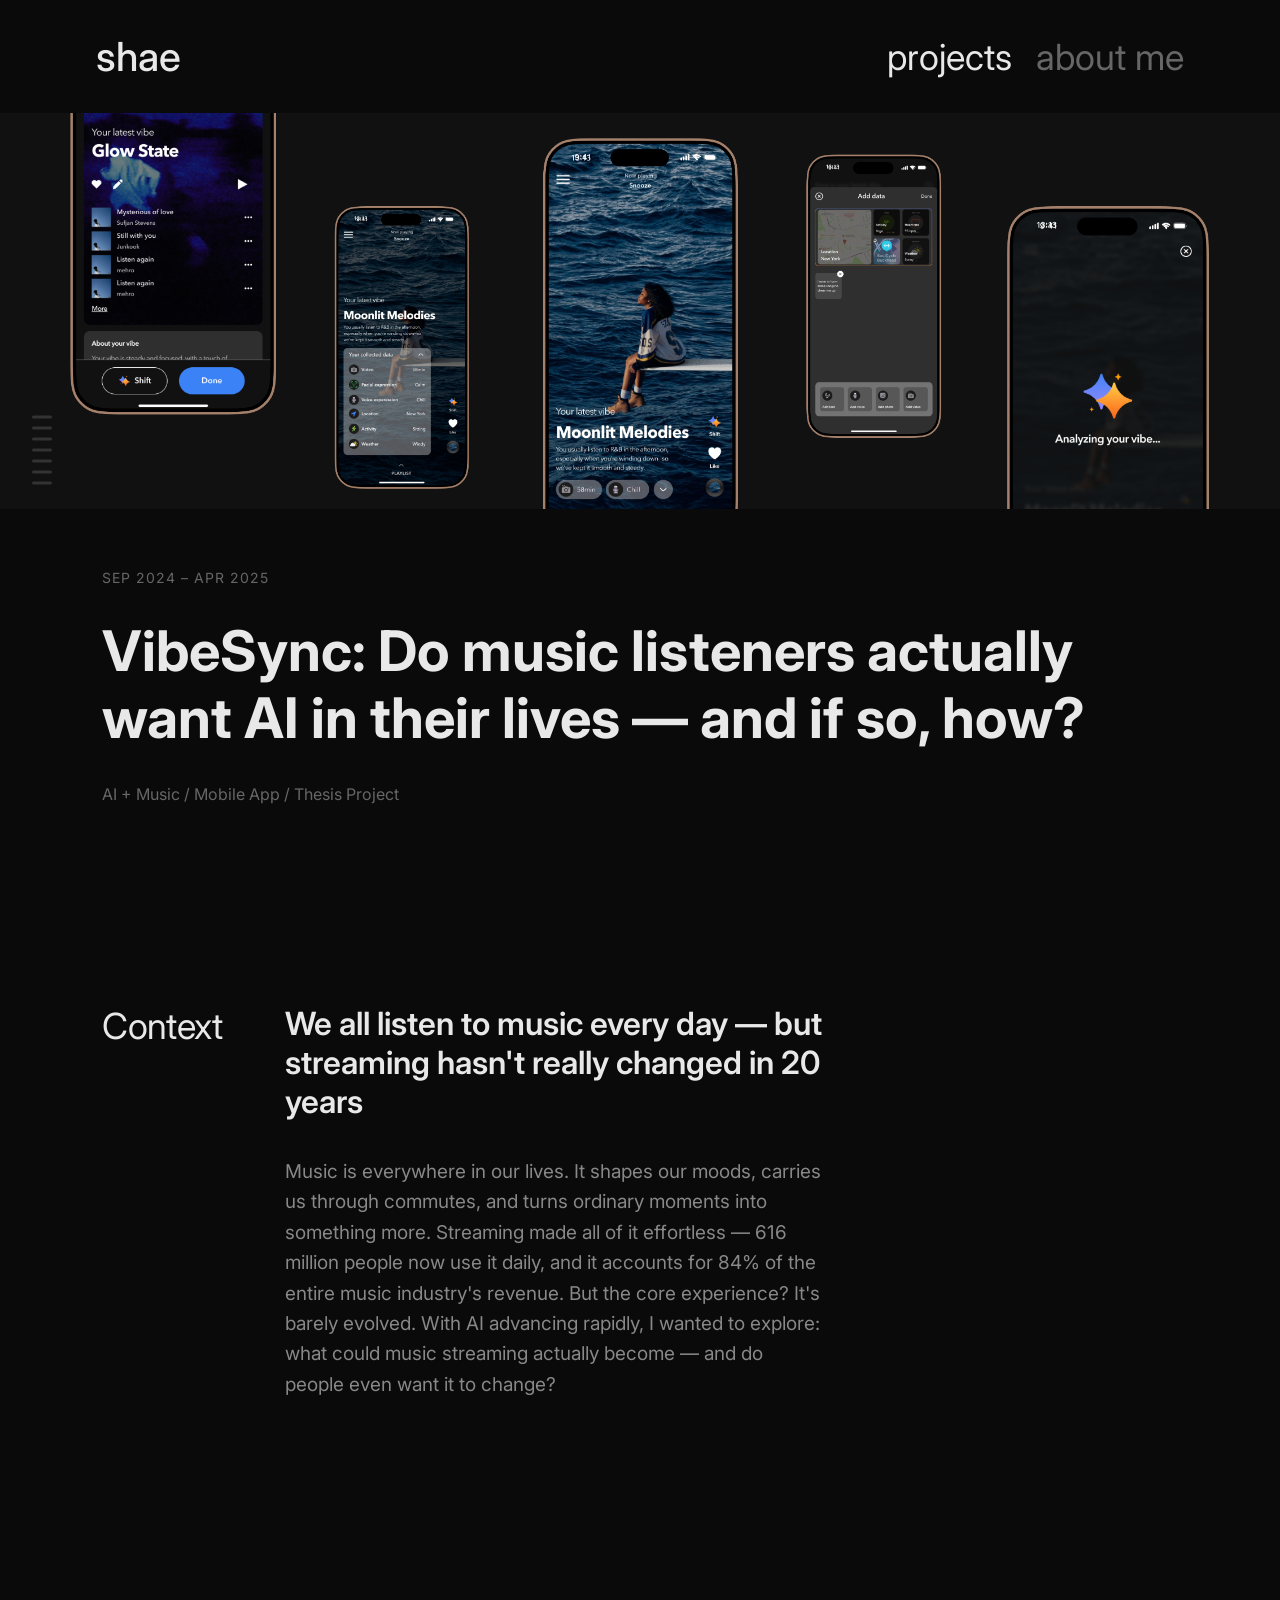
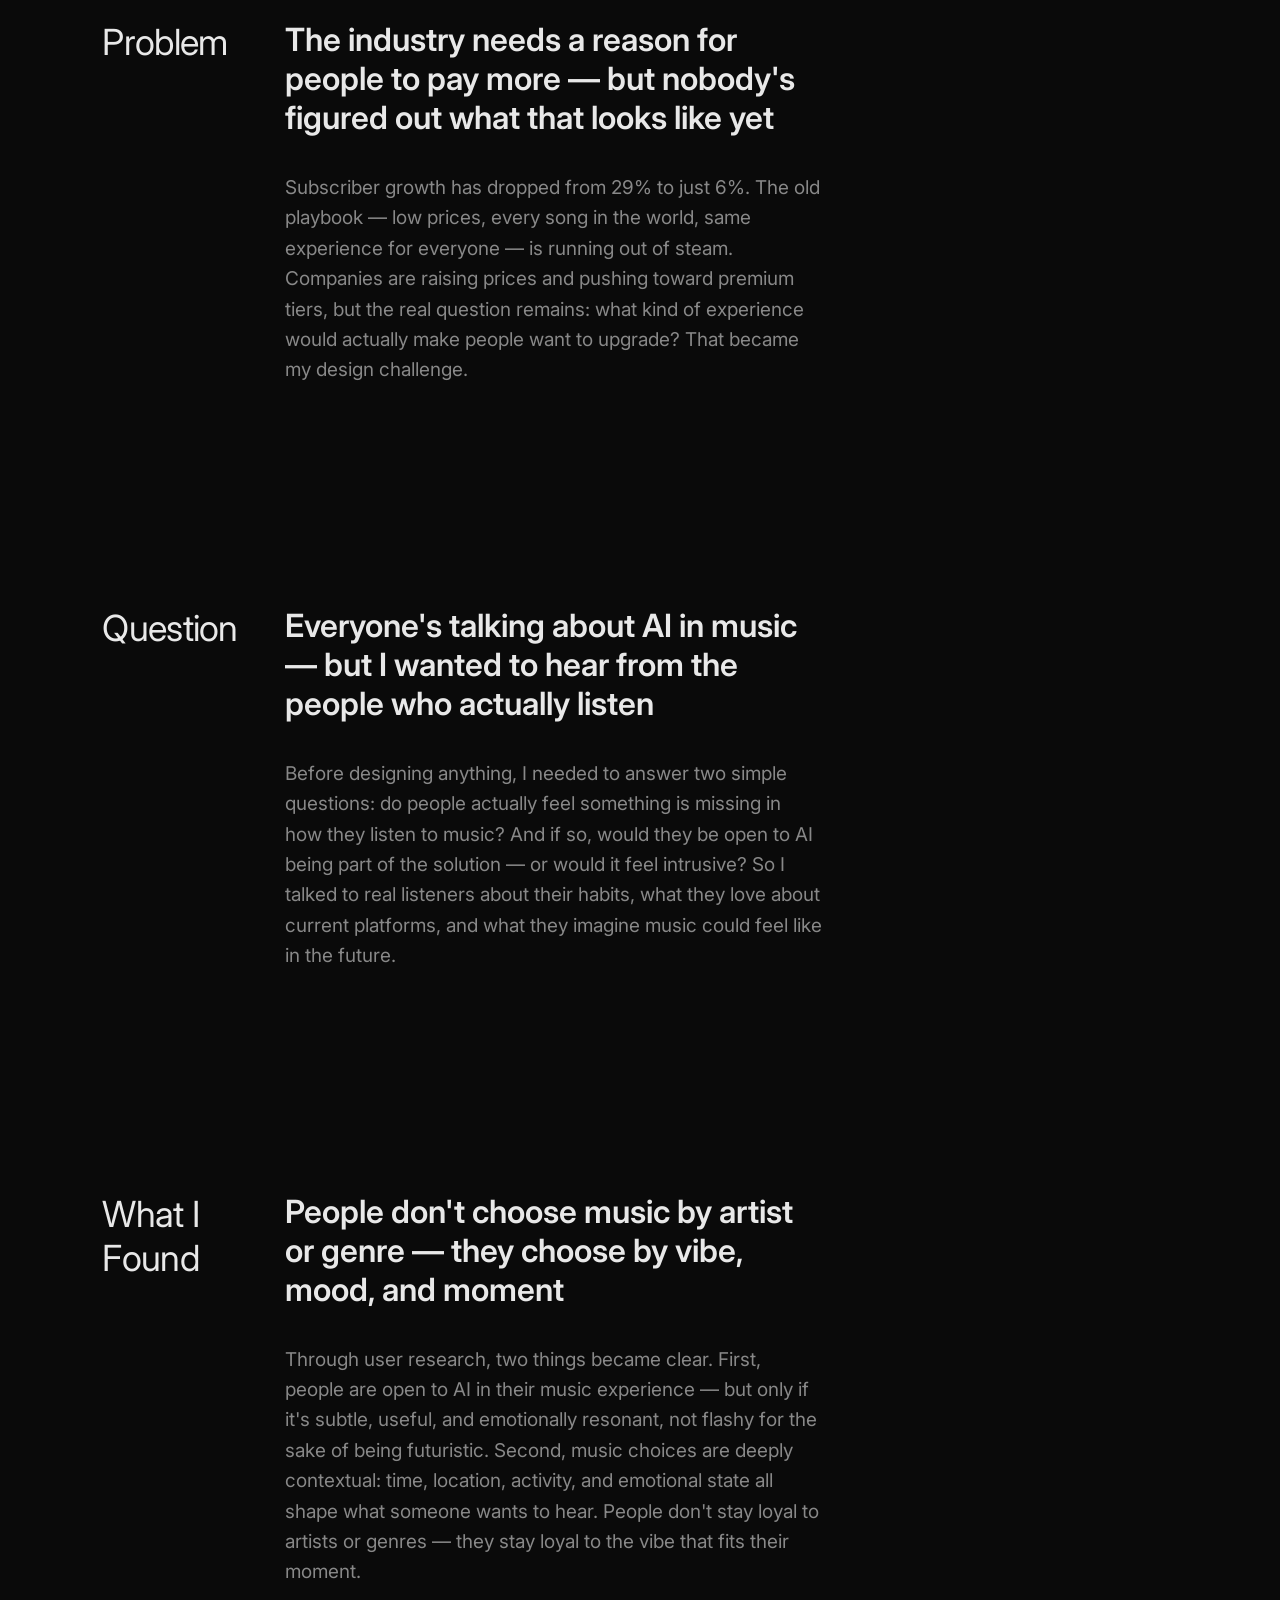
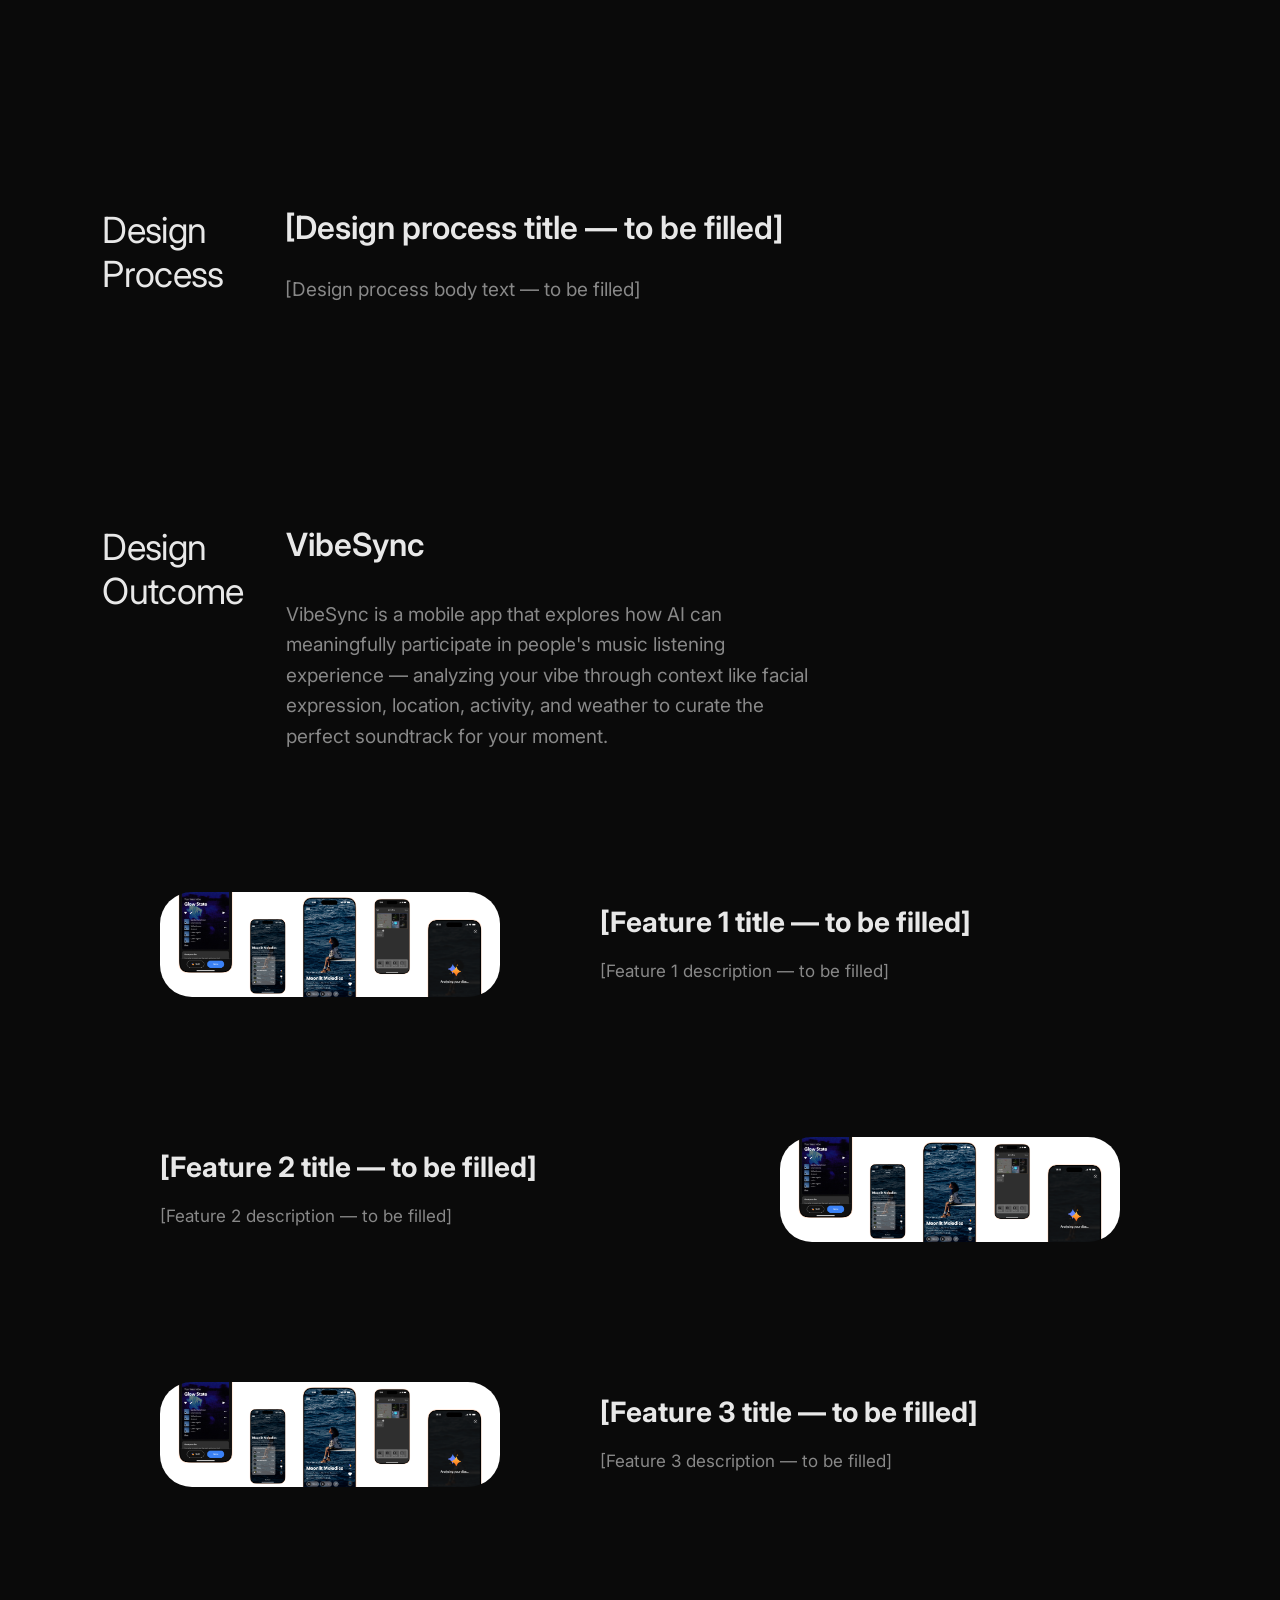
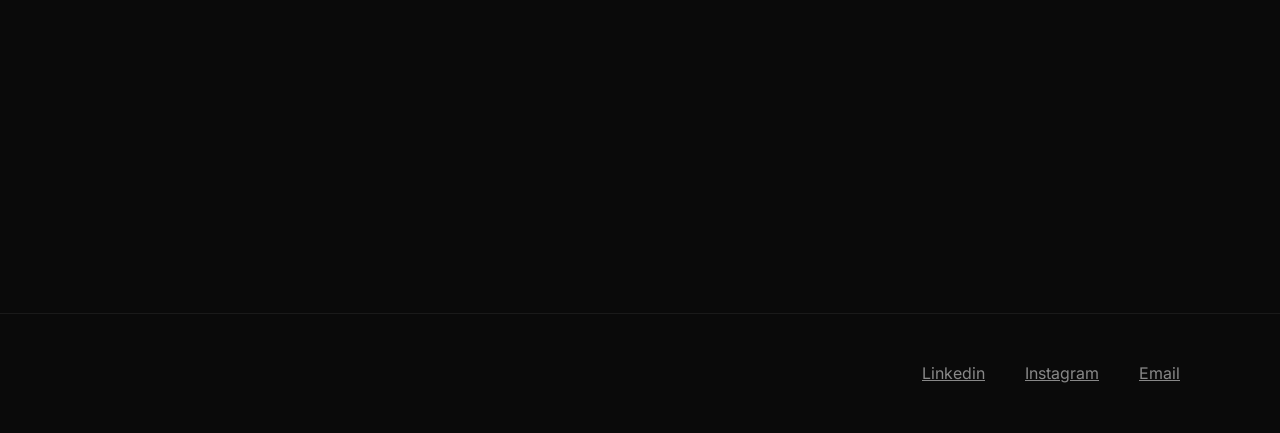
==== vibesync.html @ 9b89e24a "v5: Add VibeSync case study with dark theme, update homepage intro - Create vibesync.html case study" ====
<!DOCTYPE html>
<html lang="en">
<head>
  <meta charset="UTF-8">
  <meta name="viewport" content="width=device-width, initial-scale=1.0">
  <title>VibeSync — Shae</title>
  <link rel="preconnect" href="https://fonts.googleapis.com">
  <link rel="preconnect" href="https://fonts.gstatic.com" crossorigin>
  <link href="https://fonts.googleapis.com/css2?family=Inter:wght@400;500;600;700&family=DM+Sans:opsz,wght@9..40,400;9..40,700&family=Caveat&display=swap" rel="stylesheet">
  <link rel="stylesheet" href="styles.css">
</head>
<body class="dark-theme">
  <!-- Header -->
  <header class="site-header">
    <a href="index.html" class="site-logo">shae</a>
    <nav class="site-nav">
      <a href="index.html" class="nav-pill nav-pill-active">projects</a>
      <a href="#" class="nav-pill">about me</a>
    </nav>
  </header>

  <!-- Side Navigation -->
  <nav class="side-nav" id="sideNav">
    <div class="nav-lines">
      <span class="nav-line" data-section="section-1"></span>
      <span class="nav-line" data-section="section-2"></span>
      <span class="nav-line" data-section="section-3"></span>
      <span class="nav-line" data-section="section-4"></span>
      <span class="nav-line" data-section="section-5"></span>
      <span class="nav-line" data-section="section-6"></span>
      <span class="nav-line" data-section="section-8"></span>
    </div>

    <div class="nav-popup" id="navPopup">
      <a href="#" class="nav-popup-item">Top</a>
      <a href="#section-1" class="nav-popup-item" data-section="section-1">Context</a>
      <a href="#section-2" class="nav-popup-item" data-section="section-2">Problem</a>
      <a href="#section-3" class="nav-popup-item" data-section="section-3">Question</a>
      <a href="#section-4" class="nav-popup-item" data-section="section-4">What I Found</a>
      <a href="#section-5" class="nav-popup-item" data-section="section-5">Design Process</a>
      <a href="#section-6" class="nav-popup-item" data-section="section-6">Design Outcome</a>
      <a href="#section-8" class="nav-popup-item" data-section="section-8">Reflection</a>
    </div>
  </nav>

  <!-- Hero Image -->
  <div class="hero-image">
    <img src="vibesync/cover.png" alt="VibeSync app screens showcase">
  </div>

  <!-- Hero -->
  <header class="hero hero-animate">
    <p class="hero-date">Sep 2024 – Apr 2025</p>
    <h1 class="hero-title">VibeSync: Do music listeners actually want AI in their lives — and if so, how?</h1>
    <div class="hero-bottom">
      <p class="hero-category">AI + Music / Mobile App / Thesis Project</p>
    </div>
  </header>

  <!-- Section 1: Context -->
  <section class="section" id="section-1">
    <div class="content-wrapper">
      <h2 class="subtitle">Context</h2>

      <div class="section-body">
        <h3 class="title">
          We all listen to music every day — but streaming hasn't really changed in 20 years
        </h3>
        <p class="body-text">Music is everywhere in our lives. It shapes our moods, carries us through commutes, and turns ordinary moments into something more. Streaming made all of it effortless — 616 million people now use it daily, and it accounts for 84% of the entire music industry's revenue. But the core experience? It's barely evolved. With AI advancing rapidly, I wanted to explore: what could music streaming actually become — and do people even want it to change?</p>
      </div>

      <div class="section-aside">
      </div>
    </div>
  </section>

  <!-- Section 2: Problem -->
  <section class="section" id="section-2">
    <div class="content-wrapper">
      <h2 class="subtitle">Problem</h2>

      <div class="section-body">
        <h3 class="title">
          The industry needs a reason for people to pay more — but nobody's figured out what that looks like yet
        </h3>
        <p class="body-text">Subscriber growth has dropped from 29% to just 6%. The old playbook — low prices, every song in the world, same experience for everyone — is running out of steam. Companies are raising prices and pushing toward premium tiers, but the real question remains: what kind of experience would actually make people want to upgrade? That became my design challenge.</p>
      </div>

      <div class="section-aside">
      </div>
    </div>
  </section>

  <!-- Section 3: Research Questions -->
  <section class="section" id="section-3">
    <div class="content-wrapper">
      <h2 class="subtitle">Question</h2>

      <div class="section-body">
        <h3 class="title">
          Everyone's talking about AI in music — but I wanted to hear from the people who actually listen
        </h3>
        <p class="body-text">Before designing anything, I needed to answer two simple questions: do people actually feel something is missing in how they listen to music? And if so, would they be open to AI being part of the solution — or would it feel intrusive? So I talked to real listeners about their habits, what they love about current platforms, and what they imagine music could feel like in the future.</p>
      </div>

      <div class="section-aside">
      </div>
    </div>
  </section>

  <!-- Section 4: Research Insights -->
  <section class="section" id="section-4">
    <div class="content-wrapper">
      <h2 class="subtitle">What I Found</h2>

      <div class="section-body">
        <h3 class="title">
          People don't choose music by artist or genre — they choose by vibe, mood, and moment
        </h3>
        <p class="body-text">Through user research, two things became clear. First, people are open to AI in their music experience — but only if it's subtle, useful, and emotionally resonant, not flashy for the sake of being futuristic. Second, music choices are deeply contextual: time, location, activity, and emotional state all shape what someone wants to hear. People don't stay loyal to artists or genres — they stay loyal to the vibe that fits their moment.</p>
      </div>

      <div class="section-aside">
      </div>
    </div>
  </section>

  <!-- Section 5: Design Process -->
  <section class="section" id="section-5">
    <div class="content-wrapper">
      <h2 class="subtitle">Design Process</h2>

      <div class="section-body">
        <div class="subsection subsection-animate">
          <h3 class="title">[Design process title — to be filled]</h3>
          <p class="body-text">[Design process body text — to be filled]</p>
        </div>
      </div>

      <div class="section-aside">
      </div>
    </div>
  </section>

  <!-- Section 6: Design Outcome -->
  <section class="section" id="section-6">
    <div class="content-wrapper">
      <h2 class="subtitle">Design Outcome</h2>

      <div class="section-body">
        <h3 class="title">VibeSync</h3>
        <p class="body-text">VibeSync is a mobile app that explores how AI can meaningfully participate in people's music listening experience — analyzing your vibe through context like facial expression, location, activity, and weather to curate the perfect soundtrack for your moment.</p>
      </div>
    </div>

    <div class="features-container">
      <!-- Feature 1: phone left, text right -->
      <div class="feature-row">
        <div class="feature-phone">
          <img src="vibesync/cover2.png" alt="VibeSync feature 1" class="feature-video" style="width:100%; border-radius: 32px;">
        </div>
        <div class="feature-text">
          <h3 class="feature-title">[Feature 1 title — to be filled]</h3>
          <p class="feature-desc">[Feature 1 description — to be filled]</p>
        </div>
      </div>

      <!-- Feature 2: text left, phone right -->
      <div class="feature-row">
        <div class="feature-text">
          <h3 class="feature-title">[Feature 2 title — to be filled]</h3>
          <p class="feature-desc">[Feature 2 description — to be filled]</p>
        </div>
        <div class="feature-phone">
          <img src="vibesync/cover2.png" alt="VibeSync feature 2" class="feature-video" style="width:100%; border-radius: 32px;">
        </div>
      </div>

      <!-- Feature 3: phone left, text right -->
      <div class="feature-row">
        <div class="feature-phone">
          <img src="vibesync/cover2.png" alt="VibeSync feature 3" class="feature-video" style="width:100%; border-radius: 32px;">
        </div>
        <div class="feature-text">
          <h3 class="feature-title">[Feature 3 title — to be filled]</h3>
          <p class="feature-desc">[Feature 3 description — to be filled]</p>
        </div>
      </div>
    </div>
  </section>

  <!-- Section 8: Reflection -->
  <section class="section" id="section-8">
    <div class="content-wrapper">
      <h2 class="subtitle">Reflection</h2>

      <div class="section-body">
        <h3 class="title">[Reflection title — to be filled]</h3>
        <p class="body-text">[Reflection body text — to be filled]</p>
      </div>
    </div>
  </section>

  <!-- Footer -->
  <footer class="site-footer">
    <p class="footer-text" id="footerText">I am happy to meet you :)</p>
    <div class="footer-links">
      <a href="#" class="footer-link">Linkedin</a>
      <a href="#" class="footer-link">Instagram</a>
      <a href="#" class="footer-link">Email</a>
    </div>
  </footer>

  <script>
    // Highlight active section on scroll
    const sections = document.querySelectorAll('.section');
    const navLines = document.querySelectorAll('.nav-line');
    const navPopupItems = document.querySelectorAll('.nav-popup-item');

    function updateActiveSection() {
      let currentId = '';
      sections.forEach(section => {
        const rect = section.getBoundingClientRect();
        if (rect.top <= 200) {
          currentId = section.id;
        }
      });

      navLines.forEach(line => {
        line.classList.toggle('nav-line-active', line.dataset.section === currentId);
      });

      navPopupItems.forEach(item => {
        item.classList.toggle('active', item.dataset.section === currentId);
      });
    }

    window.addEventListener('scroll', updateActiveSection);
    updateActiveSection();

    // Fade in sections on scroll
    const fadeObserver = new IntersectionObserver((entries) => {
      entries.forEach(entry => {
        if (entry.isIntersecting) {
          entry.target.classList.add('visible');
        }
      });
    }, { threshold: 0.15 });

    document.querySelectorAll('.section').forEach(section => {
      fadeObserver.observe(section);
    });

    // Fade in subsections individually
    const subObserver = new IntersectionObserver((entries) => {
      entries.forEach(entry => {
        if (entry.isIntersecting) {
          entry.target.classList.add('visible');
        }
      });
    }, { threshold: 0.15 });

    document.querySelectorAll('.subsection-animate').forEach(el => {
      subObserver.observe(el);
    });

    // Rotating footer text
    const footerPhrases = [
      'I am happy to meet you :)',
      'have a beautiful day ~',
      'keep positive, keep moving',
      'small steps lead to big changes',
      'be kind to yourself today',
      "you're doing great, keep going",
      'stay curious, stay creative',
      'take a deep breath and smile',
      'design with heart, live with joy',
      'every day is a fresh start'
    ];
    let footerIndex = 0;
    const footerEl = document.getElementById('footerText');
    setInterval(() => {
      footerEl.style.opacity = 0;
      setTimeout(() => {
        footerIndex = (footerIndex + 1) % footerPhrases.length;
        footerEl.textContent = footerPhrases[footerIndex];
        footerEl.style.opacity = 1;
      }, 400);
    }, 3000);
  </script>
</body>
</html>
---- styles.css ----
* {
  margin: 0;
  padding: 0;
  box-sizing: border-box;
}

body {
  background: #ffffff;
  font-family: 'Inter', sans-serif;
  color: #1e1e20;
}

/* Hero Image */
.hero-image {
  width: 100%;
}

.hero-image img {
  width: 100%;
  display: block;
}

/* Header */
.site-header {
  display: flex;
  align-items: center;
  justify-content: space-between;
  padding: 32px 96px;
}

.site-logo {
  font-family: 'Inter', sans-serif;
  font-size: 40px;
  font-weight: 500;
  color: #1e1e20;
  text-decoration: none;
}

.site-nav {
  display: flex;
  align-items: center;
  gap: 24px;
}

.nav-pill {
  font-family: 'Inter', sans-serif;
  font-size: 36px;
  color: #9da3af;
  text-decoration: none;
  transition: color 0.2s;
}

.nav-pill-active {
  color: #1e1e20;
}

.nav-pill:hover {
  color: #1e1e20;
}

/* Footer */
.site-footer {
  display: flex;
  align-items: center;
  justify-content: space-between;
  padding: 39px 100px;
}

.footer-text {
  font-family: 'Caveat', cursive;
  font-weight: 400;
  font-size: 32px;
  color: #1e1e20;
  transition: opacity 0.4s ease;
}

.footer-links {
  display: flex;
  gap: 40px;
}

.footer-link {
  font-family: 'Inter', sans-serif;
  font-weight: 400;
  font-size: 16px;
  color: #1e1e20;
  text-decoration: underline;
  transition: opacity 0.2s;
}

.footer-link:hover {
  opacity: 0.8;
}

/* Nav Tooltip */
.nav-tooltip {
  position: fixed;
  top: 50%;
  left: 60px;
  background: #1e1e20;
  color: #ffffff;
  padding: 12px 16px;
  border-radius: 12px;
  display: flex;
  align-items: center;
  gap: 12px;
  z-index: 101;
  animation: tooltipFadeIn 0.5s ease 1s both;
}

.nav-tooltip::after {
  content: '';
  position: absolute;
  left: -6px;
  top: 50%;
  transform: translateY(-50%) rotate(45deg);
  width: 12px;
  height: 12px;
  background: #1e1e20;
}

.nav-tooltip-text {
  font-family: 'Inter', sans-serif;
  font-weight: 400;
  font-size: 14px;
  white-space: nowrap;
}

.nav-tooltip-close {
  background: none;
  border: none;
  color: #ffffff;
  font-size: 14px;
  cursor: pointer;
  opacity: 0.6;
  transition: opacity 0.2s;
  padding: 0;
  line-height: 1;
}

.nav-tooltip-close:hover {
  opacity: 1;
}

.nav-tooltip.hidden {
  display: none;
}

@keyframes tooltipFadeIn {
  from { opacity: 0; transform: translateX(10px); }
  to { opacity: 1; transform: translateX(0); }
}

/* Side Navigation */
.side-nav {
  position: fixed;
  top: 50%;
  left: 24px;
  transform: translateY(-50%);
  z-index: 100;
  display: flex;
  flex-direction: column;
  align-items: flex-start;
}

.nav-lines {
  display: flex;
  flex-direction: column;
  align-items: flex-start;
  gap: 8px;
  cursor: pointer;
  padding: 8px;
}

.nav-line {
  display: block;
  width: 20px;
  height: 3px;
  background: #d9d9d9;
  border-radius: 2px;
  transition: background 0.2s;
}

.nav-line-active {
  background: #1e1e20;
}

/* Hover popup */
.nav-popup {
  display: none;
  flex-direction: column;
  gap: 2px;
  background: #ffffff;
  border: 1px solid #eee;
  border-radius: 12px;
  padding: 12px;
  min-width: 200px;
  box-shadow: 0 4px 20px rgba(0, 0, 0, 0.08);
  position: absolute;
  top: 0;
  left: 0;
}

.side-nav:hover .nav-popup {
  display: flex;
}

.nav-popup-item {
  font-family: 'Inter', sans-serif;
  font-weight: 400;
  font-size: 14px;
  color: #979797;
  text-decoration: none;
  padding: 8px 12px;
  border-radius: 8px;
  transition: background 0.15s, color 0.15s;
}

.nav-popup-item:hover {
  background: #f5f5f5;
}

.nav-popup-item.active {
  color: #1e1e20;
  font-weight: 600;
}

.nav-item:hover {
  background: #f0f0f0;
}

.nav-subtitle {
  font-family: 'Inter', sans-serif;
  font-weight: 400;
  font-size: 16px;
  color: #979797;
  padding-left: 16px;
}

.nav-subtitle-active {
  color: #1e1e20;
  font-weight: 600;
  background: #f0f0f0;
}

.nav-title-link {
  font-family: 'Inter', sans-serif;
  font-weight: 400;
  font-size: 14px;
  color: #979797;
  padding-left: 32px;
  overflow: hidden;
  text-overflow: ellipsis;
  display: -webkit-box;
  -webkit-line-clamp: 2;
  -webkit-box-orient: vertical;
}

.nav-title-link.active {
  color: #2196F3;
}

/* Hero */
.hero {
  padding: 60px 8% 80px;
  display: flex;
  flex-direction: column;
  gap: 32px;
}

.hero-animate {
  opacity: 0;
  transform: translateY(30px);
  animation: heroFadeUp 0.8s ease 0.5s forwards;
}

@keyframes heroFadeUp {
  to {
    opacity: 1;
    transform: translateY(0);
  }
}

.hero-date {
  font-family: 'Inter', sans-serif;
  font-weight: 400;
  font-size: 14px;
  color: #979797;
  text-transform: uppercase;
  letter-spacing: 1px;
}

.hero-title {
  font-family: 'Inter', sans-serif;
  font-weight: 700;
  font-size: 56px;
  line-height: 1.2;
  color: #1e1e20;
}

.hero-bottom {
  display: flex;
  align-items: center;
  justify-content: space-between;
}

.hero-category {
  font-family: 'Inter', sans-serif;
  font-weight: 400;
  font-size: 16px;
  color: #979797;
}

.hero-tags {
  display: flex;
  gap: 8px;
}

.hero-tag {
  font-family: 'Inter', sans-serif;
  font-weight: 500;
  font-size: 12px;
  letter-spacing: 0.5px;
  color: #1e1e20;
  border: 1px solid #d9d9d9;
  border-radius: 20px;
  padding: 6px 14px;
}

.section {
  padding: 120px 8% 100px;
  opacity: 0;
  transform: translateY(40px);
  transition: opacity 0.8s ease, transform 0.8s ease;
}

.section.visible {
  opacity: 1;
  transform: translateY(0);
}

.content-wrapper {
  display: flex;
  gap: 4%;
  align-items: flex-start;
}

.content-wrapper + .content-wrapper {
  margin-top: 36px;
}

.section-aside {
  flex: 0 0 25%;
  display: flex;
  flex-direction: column;
  gap: 8px;
}

.aside-placeholder {
  width: 100%;
  height: 180px;
  background: #f7f7f5;
  border-radius: 12px;
  display: flex;
  align-items: center;
  justify-content: center;
  border: 2px dashed #d9d9d9;
}

.aside-placeholder .placeholder-label {
  font-size: 12px;
}

.aside-block {
  display: flex;
  flex-direction: column;
  gap: 8px;
  margin-bottom: 32px;
}

.aside-img {
  width: 75%;
  display: block;
}

.aside-caption {
  font-family: 'Inter', sans-serif;
  font-weight: 400;
  font-size: 13px;
  line-height: 1.5;
  color: #979797;
}

.subtitle {
  font-family: 'Inter', sans-serif;
  font-weight: 400;
  font-size: 36px;
  letter-spacing: -0.72px;
  line-height: normal;
  flex: 0 0 13%;
}

.section-body {
  display: flex;
  flex-direction: column;
  gap: 36px;
  flex: 0 0 50%;
  min-width: 0;
}

.intro {
  display: flex;
  flex-direction: column;
  gap: 40px;
  width: 635px;
}

.title {
  font-family: 'Inter', sans-serif;
  font-weight: 600;
  font-size: 32px;
  line-height: normal;
}

.title-with-icon {
  display: flex;
  align-items: center;
  gap: 12px;
}

.title-icon {
  height: 36px;
  width: auto;
}

.body-text {
  font-family: 'Inter', sans-serif;
  font-weight: 400;
  font-size: 19px;
  line-height: 1.6;
  color: #979797;
}

.body-text strong {
  color: #979797;
  font-weight: 600;
}

mark {
  background: linear-gradient(to top, #FFF176 40%, transparent 40%);
  color: inherit;
  padding: 0 2px;
}

.body-text p + p {
  margin-top: 1em;
}

.pill-cards-3 .pill-card {
  flex: 1 1 calc(33.33% - 11px);
  min-width: 150px;
}

.pill-cards-vertical {
  flex-direction: column;
}

.pill-cards-vertical .pill-card {
  flex: none;
  min-width: 0;
}

.divider {
  border: none;
  border-top: 1px solid #e0e0e0;
  width: 100%;
  margin: 2em 0;
}

.insight-card {
  border: 1px solid rgba(0, 0, 0, 0.25);
  border-radius: 20px;
  padding: 20px;
  display: flex;
  flex-direction: column;
  gap: 10px;
  overflow: hidden;
}

/* Awareness vs Action Diagram */
.awareness-diagram {
  display: flex;
  align-items: center;
  gap: 0;
  background: #f7f7f5;
  border-radius: 20px;
  padding: 40px 32px;
}

.diagram-side {
  flex: 1;
  display: flex;
  flex-direction: column;
  align-items: center;
  text-align: center;
  gap: 12px;
}

.diagram-icon {
  font-size: 32px;
}

.diagram-label {
  font-family: 'Inter', sans-serif;
  font-weight: 700;
  font-size: 20px;
  color: #1e1e20;
}

.diagram-desc {
  font-family: 'Inter', sans-serif;
  font-weight: 400;
  font-size: 14px;
  color: #979797;
  max-width: 200px;
  line-height: 1.5;
}

.diagram-bar {
  width: 80px;
  border-radius: 8px;
  margin-top: 8px;
}

.diagram-bar-high {
  height: 120px;
  background: #1e1e20;
}

.diagram-bar-low {
  height: 40px;
  background: #d9d9d9;
}

.diagram-stat {
  font-family: 'Inter', sans-serif;
  font-weight: 600;
  font-size: 14px;
  color: #979797;
  text-transform: uppercase;
  letter-spacing: 0.5px;
}

.diagram-gap {
  display: flex;
  flex-direction: column;
  align-items: center;
  gap: 8px;
  padding: 0 16px;
}

.diagram-gap-label {
  font-family: 'Inter', sans-serif;
  font-weight: 600;
  font-size: 14px;
  color: #e74c3c;
  text-transform: uppercase;
  letter-spacing: 1px;
}

.diagram-gap-arrow {
  font-size: 24px;
  color: #e74c3c;
}

.subsection {
  display: flex;
  flex-direction: column;
  gap: 28px;
}

.subsection + .subsection {
  margin-top: 80px;
}

.subsection-animate {
  opacity: 0;
  transform: translateY(30px);
  transition: opacity 0.8s ease, transform 0.8s ease;
}

.subsection-animate.visible {
  opacity: 1;
  transform: translateY(0);
}

.direction-cards {
  display: grid;
  grid-template-columns: 1fr 1fr;
  gap: 12px;
}

.direction-card {
  background: #efeeec;
  border-radius: 20px;
  padding: 20px;
  display: flex;
  flex-direction: column;
  gap: 10px;
}

.direction-label {
  font-family: 'Inter', sans-serif;
  font-size: 14px;
  font-weight: 400;
  color: #979797;
}

.direction-title {
  font-family: 'Inter', sans-serif;
  font-size: 16px;
  font-weight: 700;
  color: #1e1e20;
  line-height: 1.4;
}

.direction-desc {
  font-family: 'DM Sans', sans-serif;
  font-size: 20px;
  font-weight: 400;
  color: rgba(0, 0, 0, 0.45);
  line-height: normal;
}

/* Question Diagram */
.question-diagram {
  background: #f7f7f5;
  border-radius: 20px;
  padding: 40px 32px;
  display: flex;
  flex-direction: column;
  align-items: center;
  gap: 32px;
}

.question-diagram-text {
  font-family: 'Inter', sans-serif;
  font-weight: 600;
  font-size: 20px;
  color: #1e1e20;
  text-align: center;
  line-height: 1.5;
}

.question-arrows {
  display: flex;
  gap: 24px;
}

.question-branch {
  display: flex;
  flex-direction: column;
  align-items: center;
  gap: 12px;
}

.branch-line {
  width: 2px;
  height: 32px;
  background: #d9d9d9;
}

.branch-label {
  font-family: 'Inter', sans-serif;
  font-weight: 400;
  font-size: 15px;
  color: #979797;
  font-style: italic;
}

.section-center {
  text-align: center;
  margin-bottom: 60px;
  max-width: 800px;
  margin-left: auto;
  margin-right: auto;
}

.highlight-purple {
  background: linear-gradient(to top, rgba(253, 224, 71, 0.5) 40%, transparent 40%);
  color: inherit;
  padding: 0 2px;
}

.img-row {
  display: flex;
  gap: 16px;
}

.img-row .section-img {
  flex: 1;
  min-width: 0;
}

.img-row-3 {
  gap: 12px;
}

.img-row-3 .section-img {
  aspect-ratio: 4 / 3;
  object-fit: cover;
  border-radius: 0;
}

.img-caption-figure {
  position: relative;
}

.img-caption-figure .cross-overlay {
  position: absolute;
  top: 0;
  left: 50%;
  transform: translateX(-50%);
  width: 200px;
  height: 200px;
  pointer-events: none;
}

.cross-overlay line {
  stroke: #e74c3c;
  stroke-width: 4;
  stroke-linecap: round;
  stroke-dasharray: 200;
  stroke-dashoffset: 200;
}

.img-caption-figure.crossed .cross-overlay line {
  animation: drawCross 0.5s ease forwards;
}

.img-caption-figure.crossed .cross-overlay line:nth-child(2) {
  animation-delay: 0.3s;
}

@keyframes drawCross {
  to { stroke-dashoffset: 0; }
}

.img-caption-figure {
  flex: 1;
  min-width: 0;
  display: flex;
  flex-direction: column;
  align-items: center;
  gap: 12px;
}

.img-caption-figure .section-img {
  width: 100%;
  height: 200px;
  object-fit: cover;
}

.img-figcaption {
  font-family: 'Inter', sans-serif;
  font-weight: 500;
  font-size: 14px;
  color: #979797;
  text-align: center;
}

.confusion-illustration {
  flex: 1;
  min-width: 0;
  background: #f7f7f5;
  border-radius: 16px;
  display: flex;
  flex-direction: column;
  align-items: center;
  justify-content: center;
  gap: 16px;
  padding: 32px;
}

.confusion-svg {
  width: 120px;
  height: 120px;
}

.confusion-label {
  font-family: 'Inter', sans-serif;
  font-weight: 400;
  font-size: 15px;
  font-style: italic;
  color: #979797;
  text-align: center;
  line-height: 1.5;
}

.section-img {
  width: 100%;
  border-radius: 16px;
  display: block;
}

.img-placeholder {
  width: 100%;
  height: 300px;
  background: #f7f7f5;
  border-radius: 16px;
  display: flex;
  align-items: center;
  justify-content: center;
  border: 2px dashed #d9d9d9;
}

.placeholder-label {
  font-family: 'Inter', sans-serif;
  font-weight: 400;
  font-size: 14px;
  color: #b0b0b0;
}

.two-col {
  display: flex;
  gap: 24px;
}

.two-col-left,
.two-col-right {
  flex: 1;
  border: 1px solid rgba(0, 0, 0, 0.25);
  border-radius: 20px;
  padding: 24px;
}

.two-col-label {
  font-family: 'Inter', sans-serif;
  font-weight: 600;
  font-size: 14px;
  letter-spacing: 0.5px;
  text-transform: uppercase;
  color: #979797;
  margin-bottom: 12px;
}

.highlight-card {
  border: 1px solid rgba(0, 0, 0, 0.25);
  border-radius: 20px;
  padding: 24px;
}

.highlight-card-text {
  font-family: 'Inter', sans-serif;
  font-weight: 500;
  font-size: 20px;
  line-height: 1.5;
  color: #1e1e20;
}

.card-emoji {
  display: block;
  font-size: 28px;
  margin-bottom: 8px;
  line-height: 1;
}

.pill-cards {
  display: flex;
  flex-wrap: wrap;
  gap: 16px;
}

.pill-card {
  background: transparent;
  border: 1px solid rgba(0, 0, 0, 0.25);
  border-radius: 20px;
  padding: 20px;
  font-family: 'DM Sans', sans-serif;
  font-weight: 400;
  font-size: 18px;
  line-height: 1.5;
  color: #979797;
  flex: 1 1 calc(50% - 8px);
  min-width: 200px;
}

.pill-card strong {
  color: #1e1e20;
}

.contrast-cards {
  display: flex;
  align-items: stretch;
  gap: 0;
}

.contrast-card {
  flex: 1;
  border: 1px solid rgba(0, 0, 0, 0.25);
  border-radius: 20px;
  padding: 24px;
  display: flex;
  flex-direction: column;
  gap: 12px;
}

.contrast-before {
  border-color: rgba(0, 0, 0, 0.12);
}

.contrast-before .contrast-label {
  color: #979797;
}

.contrast-before .contrast-quote {
  font-family: 'Inter', sans-serif;
  font-weight: 400;
  font-size: 20px;
  line-height: 1.5;
  color: #979797;
  text-decoration: line-through;
  text-decoration-color: rgba(0, 0, 0, 0.15);
}

.contrast-after .contrast-label {
  color: #1e1e20;
}

.contrast-after .contrast-quote {
  font-family: 'Inter', sans-serif;
  font-weight: 600;
  font-size: 20px;
  line-height: 1.5;
  color: #1e1e20;
}

.contrast-label {
  font-family: 'Inter', sans-serif;
  font-weight: 400;
  font-size: 16px;
  line-height: normal;
}

.contrast-arrow {
  display: flex;
  align-items: center;
  padding: 0 16px;
  font-size: 24px;
  color: #979797;
  flex-shrink: 0;
}

.insight-card-title {
  font-family: 'DM Sans', sans-serif;
  font-weight: 700;
  font-size: 20px;
  line-height: normal;
  color: #1e1e20;
}

.insight-card-text {
  font-family: 'DM Sans', sans-serif;
  font-weight: 400;
  font-size: 20px;
  line-height: normal;
  color: #979797;
}

.insight-card-list {
  font-family: 'DM Sans', sans-serif;
  font-weight: 400;
  font-size: 20px;
  line-height: normal;
  color: #979797;
  padding-left: 24px;
}

.insight-card-list li {
  margin-top: 4px;
}

.insight-card-list strong {
  color: #1e1e20;
}

/* Option A: light italic, darker gray, no border */
.insight-card .callout {
  display: inline;
  padding-left: 0;
  border-left: none;
  font-family: 'DM Sans', sans-serif;
  font-weight: 400;
  font-style: italic;
  font-size: 18px;
  line-height: 1.5;
  color: #5a5a5a;
}

.insight-card .callout strong {
  font-weight: 400;
  color: #5a5a5a;
}

.body-text ul {
  padding-left: 24px;
  margin-top: 0.5em;
}

.body-text ul li {
  margin-top: 4px;
}

.body-text blockquote {
  margin: 1em 0;
  padding-left: 20px;
  border-left: 3px solid #1e1e20;
}

.opportunities-grid {
  display: flex;
  flex-wrap: wrap;
  gap: 20px;
}

.card {
  background: #efeeec;
  padding: 20px;
  width: 308px;
  height: 390px;
  overflow: hidden;
}

.card-icon {
  width: 80px;
  height: 80px;
  margin-bottom: 20px;
}

.card-label {
  font-family: 'DM Sans', sans-serif;
  font-weight: 400;
  font-size: 20px;
  line-height: normal;
  color: #1e1e20;
  margin-bottom: 20px;
}

.card-title {
  font-family: 'DM Sans', sans-serif;
  font-weight: 700;
  font-size: 20px;
  line-height: normal;
  color: #1e1e20;
  margin-bottom: 20px;
}

.card-description {
  font-family: 'DM Sans', sans-serif;
  font-weight: 400;
  font-size: 20px;
  line-height: normal;
  color: rgba(0, 0, 0, 0.45);
}

.card-full {
  width: 100%;
  height: 347px;
}

.card-label-alt {
  font-family: 'Inter', sans-serif;
  font-weight: 400;
  font-size: 20px;
  letter-spacing: -0.4px;
  line-height: normal;
  color: #1e1e20;
  margin-bottom: 20px;
  width: 376px;
}

.card-title-alt {
  font-family: 'Inter', sans-serif;
  font-weight: 600;
  font-size: 20px;
  line-height: normal;
  color: #1e1e20;
  margin-bottom: 20px;
}

.card-description-alt {
  font-family: 'Inter', sans-serif;
  font-weight: 400;
  font-size: 20px;
  line-height: normal;
  color: #1e1e20;
}

.screenshot {
  width: 635px;
  height: 408px;
}

.screenshot img {
  width: 100%;
  height: 100%;
  object-fit: cover;
}

/* Visual sections (image-heavy design process pages) */
.section-visual .section-body {
  flex: 1 1 0%;
}

.features-container {
  max-width: 960px;
  margin: 0 auto;
  margin-top: 140px;
}

/* Feature rows (Final Product) */
.feature-row {
  display: flex;
  gap: 100px;
  align-items: center;
  margin-top: 140px;
}

.feature-row:first-child {
  margin-top: 0;
}

.feature-row-reverse {
  flex-direction: row-reverse;
}

.feature-phone {
  width: 340px;
  flex-shrink: 0;
}

.feature-video {
  width: 100%;
  border-radius: 40px;
  display: block;
}

.phone-placeholder {
  width: 100%;
  height: 580px;
  background: #f7f7f5;
  border-radius: 40px;
  display: flex;
  align-items: center;
  justify-content: center;
  border: 2px dashed #d9d9d9;
}

.feature-text {
  flex: 1;
  display: flex;
  flex-direction: column;
  gap: 16px;
}

.feature-label {
  font-family: 'Inter', sans-serif;
  font-weight: 600;
  font-size: 14px;
  letter-spacing: 0.5px;
  text-transform: uppercase;
  color: #1e1e20;
  width: fit-content;
  background: linear-gradient(to top, rgba(253, 224, 71, 0.5) 40%, transparent 40%);
}

.feature-title {
  font-family: 'Inter', sans-serif;
  font-weight: 700;
  font-size: 28px;
  line-height: 1.35;
  color: #1e1e20;
}

.feature-desc {
  font-family: 'Inter', sans-serif;
  font-weight: 400;
  font-size: 17px;
  line-height: 1.6;
  color: #979797;
}

.feature-list {
  font-family: 'Inter', sans-serif;
  font-weight: 400;
  font-size: 16px;
  line-height: 1.6;
  color: #979797;
  padding-left: 20px;
}

.feature-list li {
  margin-top: 6px;
}

.feature-list strong {
  color: #1e1e20;
  font-weight: 600;
}

.img-placeholder-large {
  width: 100%;
  height: 500px;
  background: #f7f7f5;
  border-radius: 16px;
  display: flex;
  align-items: center;
  justify-content: center;
  border: 2px dashed #d9d9d9;
}

/* Dark Theme */
body.dark-theme {
  background: #0a0a0a;
  color: #e8e8e8;
}

body.dark-theme .site-logo {
  color: #e8e8e8;
}

body.dark-theme .nav-pill {
  color: #666;
}

body.dark-theme .nav-pill-active {
  color: #e8e8e8;
}

body.dark-theme .nav-pill:hover {
  color: #e8e8e8;
}

body.dark-theme .hero-title {
  color: #e8e8e8;
}

body.dark-theme .hero-date {
  color: #666;
}

body.dark-theme .hero-category {
  color: #666;
}

body.dark-theme .subtitle {
  color: #e8e8e8;
}

body.dark-theme .title {
  color: #e8e8e8;
}

body.dark-theme .body-text {
  color: #888;
}

body.dark-theme .body-text strong {
  color: #aaa;
}

body.dark-theme .nav-line {
  background: #333;
}

body.dark-theme .nav-line-active {
  background: #e8e8e8;
}

body.dark-theme .nav-popup {
  background: #1a1a1a;
  border-color: #2a2a2a;
  box-shadow: 0 4px 20px rgba(0, 0, 0, 0.4);
}

body.dark-theme .nav-popup-item {
  color: #666;
}

body.dark-theme .nav-popup-item:hover {
  background: #222;
}

body.dark-theme .nav-popup-item.active {
  color: #e8e8e8;
}

body.dark-theme .aside-img {
  border-radius: 12px;
}

body.dark-theme .aside-caption {
  color: #666;
}

body.dark-theme .feature-title {
  color: #e8e8e8;
}

body.dark-theme .feature-desc {
  color: #888;
}

body.dark-theme .feature-label {
  color: #e8e8e8;
}

body.dark-theme .site-footer {
  border-top: 1px solid #1a1a1a;
}

body.dark-theme .footer-text {
  color: #e8e8e8;
}

body.dark-theme .footer-link {
  color: #888;
}

body.dark-theme .img-figcaption {
  color: #666;
}
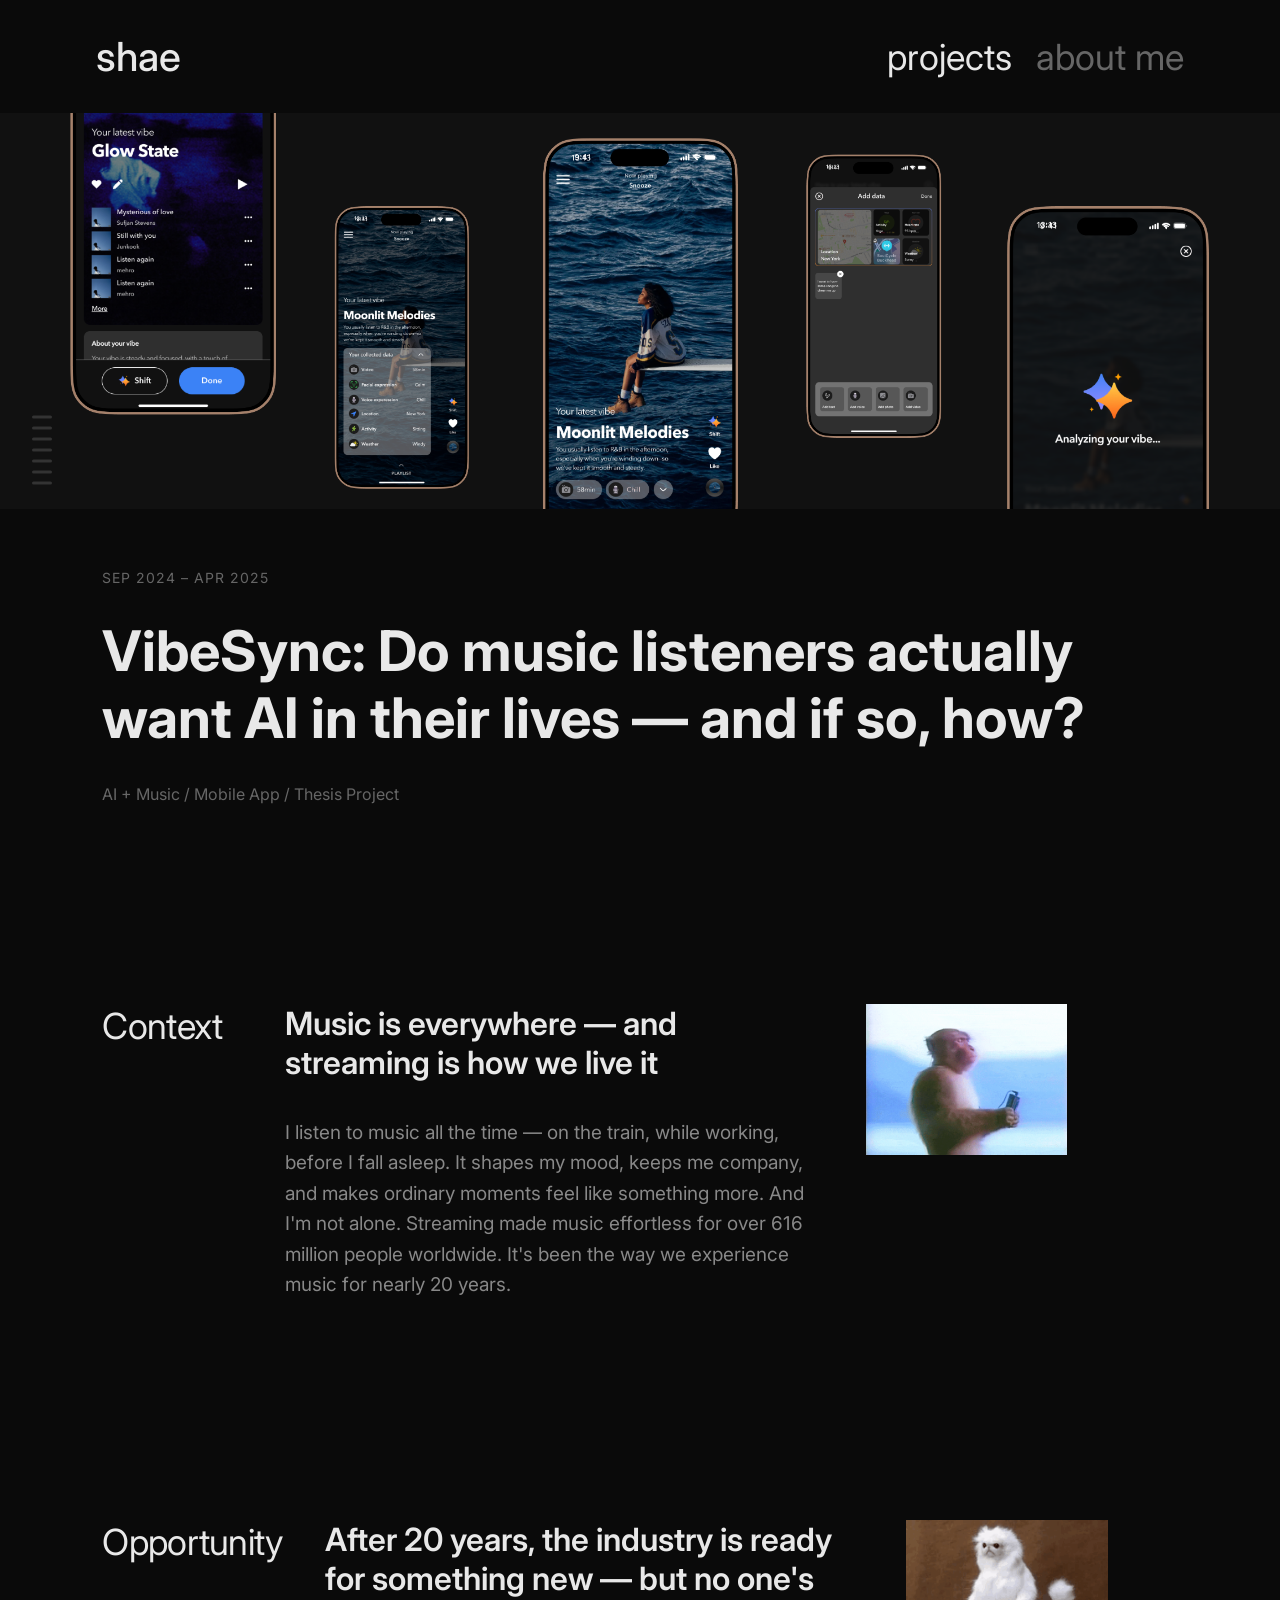
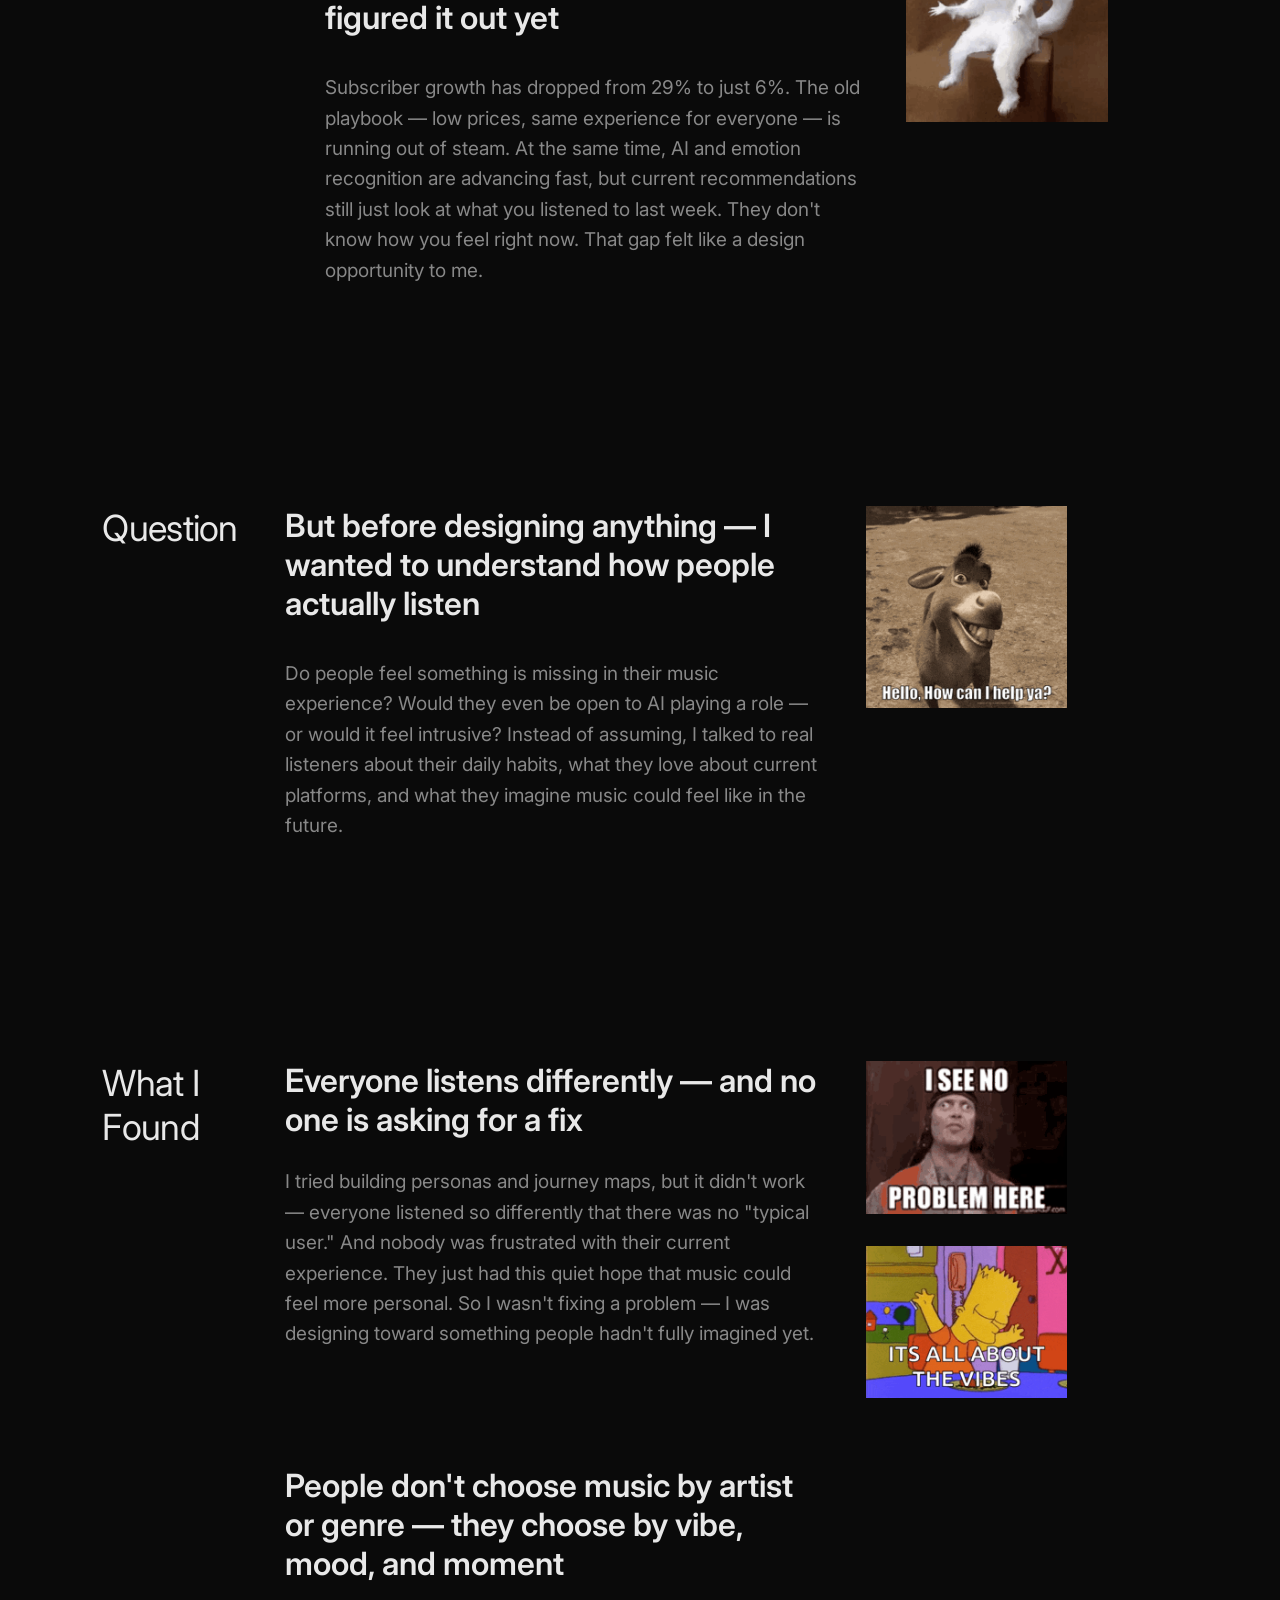
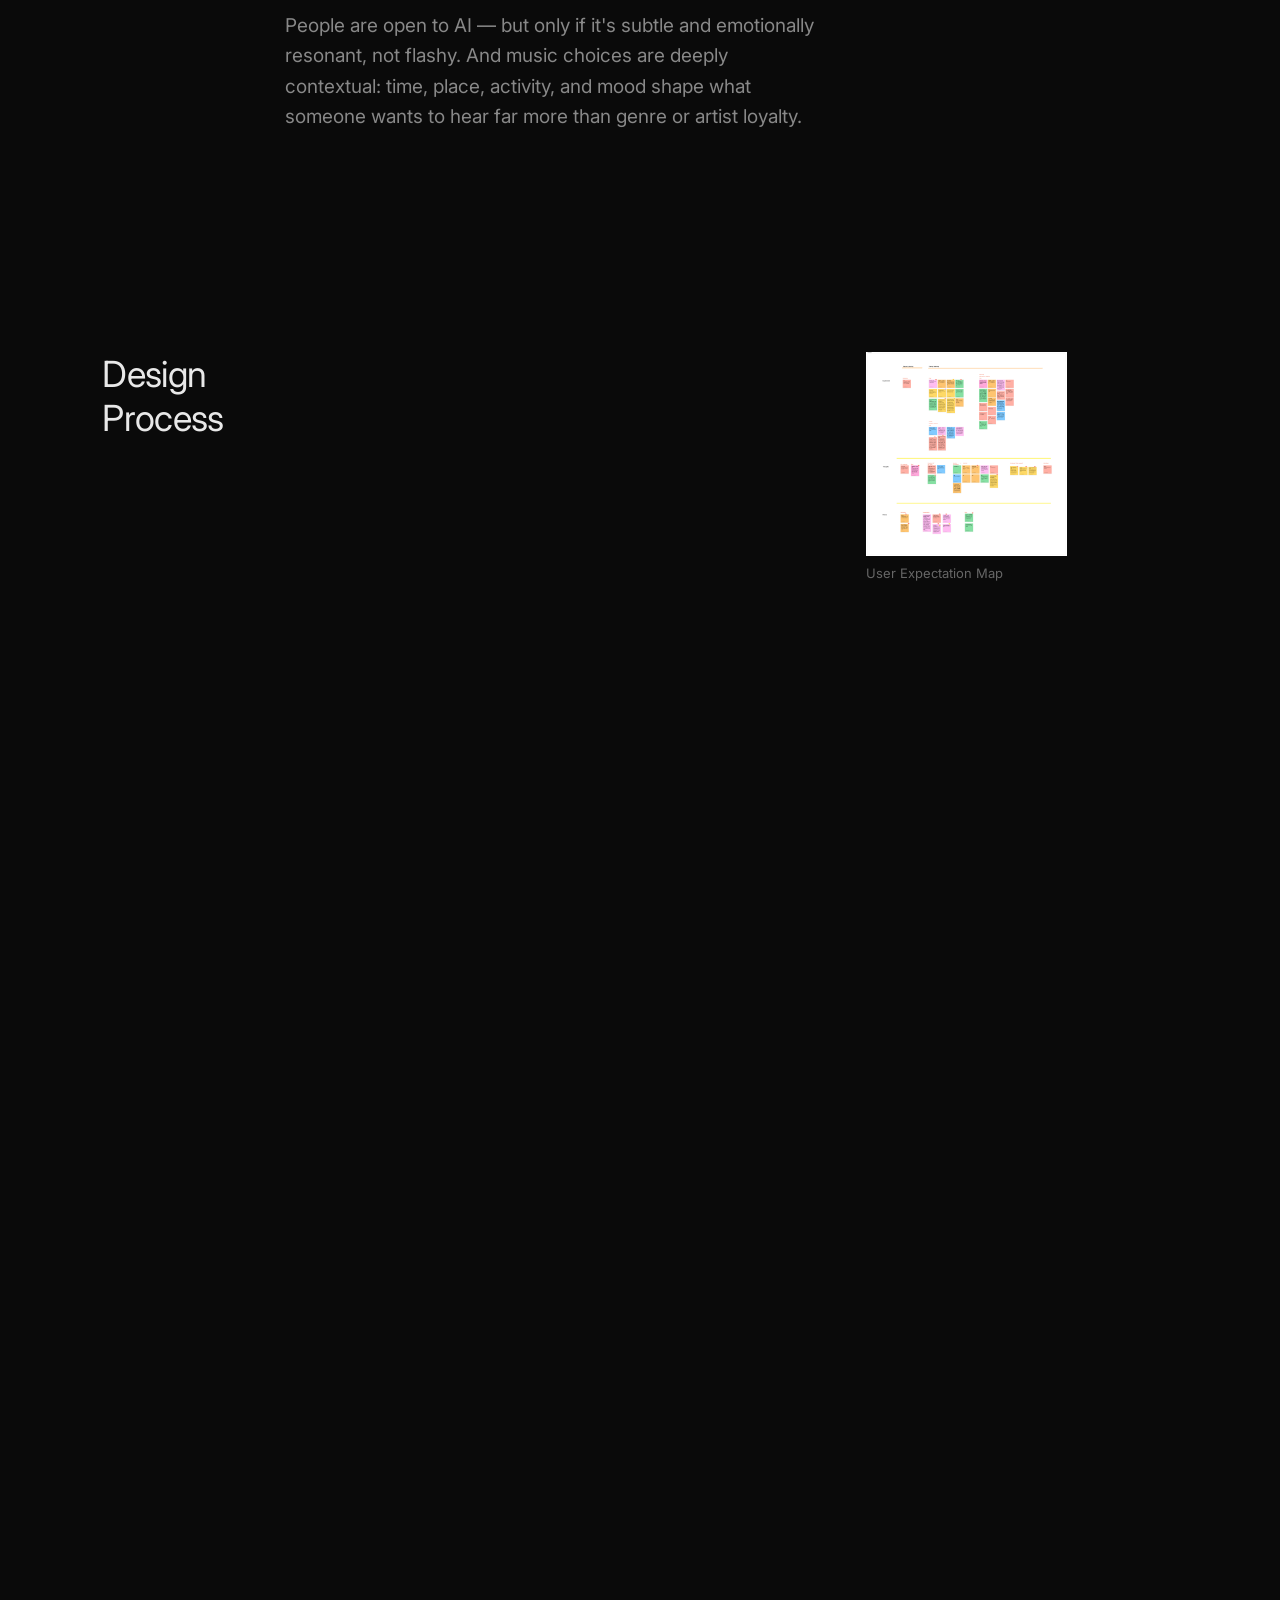
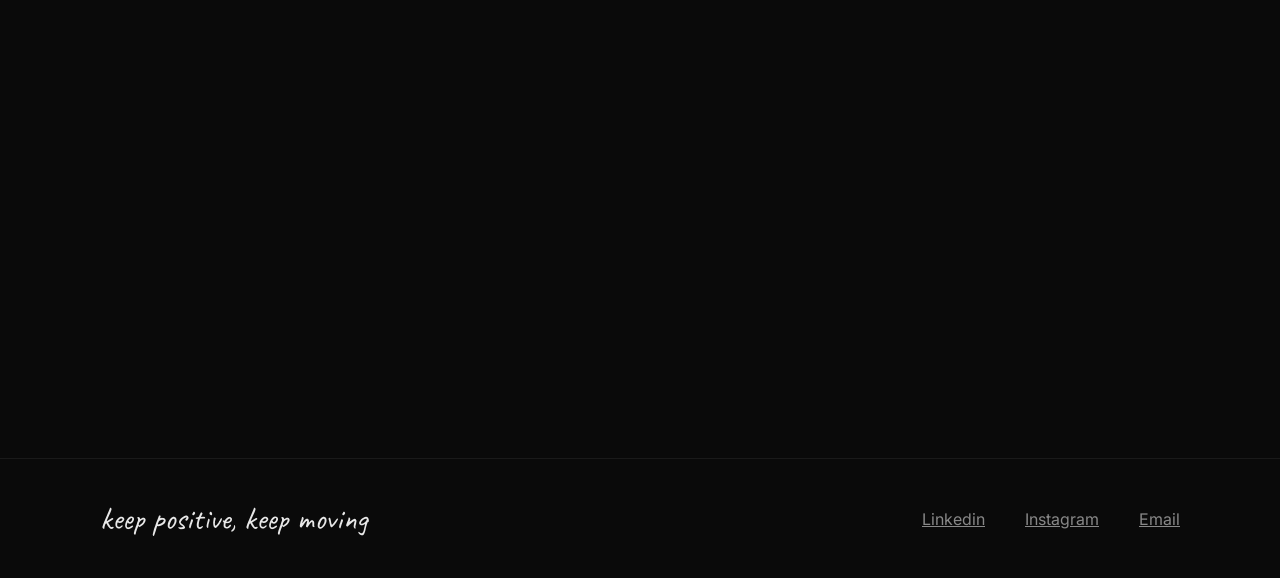
==== commit 6c249bd0: "v6: Bento card layout, simplified intro and project descriptions Co-Authored-By: Claude Opus 4.6 <no" ====
--- a/vibesync.html
+++ b/vibesync.html
@@ -34,7 +34,7 @@
     <div class="nav-popup" id="navPopup">
       <a href="#" class="nav-popup-item">Top</a>
       <a href="#section-1" class="nav-popup-item" data-section="section-1">Context</a>
-      <a href="#section-2" class="nav-popup-item" data-section="section-2">Problem</a>
+      <a href="#section-2" class="nav-popup-item" data-section="section-2">Opportunity</a>
       <a href="#section-3" class="nav-popup-item" data-section="section-3">Question</a>
       <a href="#section-4" class="nav-popup-item" data-section="section-4">What I Found</a>
       <a href="#section-5" class="nav-popup-item" data-section="section-5">Design Process</a>
@@ -64,12 +64,13 @@
 
       <div class="section-body">
         <h3 class="title">
-          We all listen to music every day — but streaming hasn't really changed in 20 years
+          Music is everywhere — and streaming is how we live it
         </h3>
-        <p class="body-text">Music is everywhere in our lives. It shapes our moods, carries us through commutes, and turns ordinary moments into something more. Streaming made all of it effortless — 616 million people now use it daily, and it accounts for 84% of the entire music industry's revenue. But the core experience? It's barely evolved. With AI advancing rapidly, I wanted to explore: what could music streaming actually become — and do people even want it to change?</p>
-      </div>
-
-      <div class="section-aside">
+        <p class="body-text">I listen to music all the time — on the train, while working, before I fall asleep. It shapes my mood, keeps me company, and makes ordinary moments feel like something more. And I'm not alone. Streaming made music effortless for over 616 million people worldwide. It's been the way we experience music for nearly 20 years.</p>
+      </div>
+
+      <div class="section-aside">
+        <img src="vibesync/giphy-downsized-medium.gif" alt="Monkey vibing to music" class="aside-img">
       </div>
     </div>
   </section>
@@ -77,16 +78,17 @@
   <!-- Section 2: Problem -->
   <section class="section" id="section-2">
     <div class="content-wrapper">
-      <h2 class="subtitle">Problem</h2>
+      <h2 class="subtitle">Opportunity</h2>
 
       <div class="section-body">
         <h3 class="title">
-          The industry needs a reason for people to pay more — but nobody's figured out what that looks like yet
+          After 20 years, the industry is ready for something new — but no one's figured it out yet
         </h3>
-        <p class="body-text">Subscriber growth has dropped from 29% to just 6%. The old playbook — low prices, every song in the world, same experience for everyone — is running out of steam. Companies are raising prices and pushing toward premium tiers, but the real question remains: what kind of experience would actually make people want to upgrade? That became my design challenge.</p>
-      </div>
-
-      <div class="section-aside">
+        <p class="body-text">Subscriber growth has dropped from 29% to just 6%. The old playbook — low prices, same experience for everyone — is running out of steam. At the same time, AI and emotion recognition are advancing fast, but current recommendations still just look at what you listened to last week. They don't know how you feel right now. That gap felt like a design opportunity to me.</p>
+      </div>
+
+      <div class="section-aside">
+        <img src="vibesync/confused-white-persian-guardian.gif" alt="Confused Persian cat" class="aside-img">
       </div>
     </div>
   </section>
@@ -98,12 +100,13 @@
 
       <div class="section-body">
         <h3 class="title">
-          Everyone's talking about AI in music — but I wanted to hear from the people who actually listen
+          But before designing anything — I wanted to understand how people actually listen
         </h3>
-        <p class="body-text">Before designing anything, I needed to answer two simple questions: do people actually feel something is missing in how they listen to music? And if so, would they be open to AI being part of the solution — or would it feel intrusive? So I talked to real listeners about their habits, what they love about current platforms, and what they imagine music could feel like in the future.</p>
-      </div>
-
-      <div class="section-aside">
+        <p class="body-text">Do people feel something is missing in their music experience? Would they even be open to AI playing a role — or would it feel intrusive? Instead of assuming, I talked to real listeners about their daily habits, what they love about current platforms, and what they imagine music could feel like in the future.</p>
+      </div>
+
+      <div class="section-aside">
+        <img src="vibesync/donkey-help-you.gif" alt="Hello, how can I help ya?" class="aside-img">
       </div>
     </div>
   </section>
@@ -114,13 +117,20 @@
       <h2 class="subtitle">What I Found</h2>
 
       <div class="section-body">
-        <h3 class="title">
-          People don't choose music by artist or genre — they choose by vibe, mood, and moment
-        </h3>
-        <p class="body-text">Through user research, two things became clear. First, people are open to AI in their music experience — but only if it's subtle, useful, and emotionally resonant, not flashy for the sake of being futuristic. Second, music choices are deeply contextual: time, location, activity, and emotional state all shape what someone wants to hear. People don't stay loyal to artists or genres — they stay loyal to the vibe that fits their moment.</p>
-      </div>
-
-      <div class="section-aside">
+        <div class="subsection subsection-animate">
+          <h3 class="title">Everyone listens differently — and no one is asking for a fix</h3>
+          <p class="body-text">I tried building personas and journey maps, but it didn't work — everyone listened so differently that there was no "typical user." And nobody was frustrated with their current experience. They just had this quiet hope that music could feel more personal. So I wasn't fixing a problem — I was designing toward something people hadn't fully imagined yet.</p>
+        </div>
+
+        <div class="subsection subsection-animate">
+          <h3 class="title">People don't choose music by artist or genre — they choose by vibe, mood, and moment</h3>
+          <p class="body-text">People are open to AI — but only if it's subtle and emotionally resonant, not flashy. And music choices are deeply contextual: time, place, activity, and mood shape what someone wants to hear far more than genre or artist loyalty.</p>
+        </div>
+      </div>
+
+      <div class="section-aside">
+        <img src="vibesync/i-see-no-problem-here-no-problem.gif" alt="I see no problem here" class="aside-img">
+        <img src="vibesync/the-simpsons-bart.gif" alt="It's all about the vibes" class="aside-img">
       </div>
     </div>
   </section>
@@ -132,12 +142,34 @@
 
       <div class="section-body">
         <div class="subsection subsection-animate">
-          <h3 class="title">[Design process title — to be filled]</h3>
-          <p class="body-text">[Design process body text — to be filled]</p>
-        </div>
-      </div>
-
-      <div class="section-aside">
+          <h3 class="title">Design for expectations, not pain points — make it personal, make it feel good, make it smart</h3>
+          <p class="body-text">If no one's unhappy, polishing the current experience won't make them pay more. The opportunity is in creating something they'd love to have. Personalization needs to be the foundation — adaptive, seamless, emotionally aware. And music should be treated as a tool for everyday well-being, not just entertainment.</p>
+          <p class="body-text">That means smarter discovery that reads your mood and balances the familiar with the new — and AI that feels human, learning quietly and never getting in the way.</p>
+
+          <div class="img-row img-row-3">
+            <img src="vibesync/oprah.gif" alt="I know how you feel" class="section-img">
+            <img src="vibesync/wink-ellen.gif" alt="I got you boo" class="section-img">
+            <img src="vibesync/looney-tunes-daffy.gif" alt="Daffy taking notes" class="section-img">
+          </div>
+        </div>
+
+        <div class="subsection subsection-animate">
+          <h3 class="title">Design for the individual, keep AI transparent, reduce friction, and always let the user stay in control</h3>
+          <p class="body-text">I explored many directions — biometric detection, voice input, AI-initiated shifts, manual switching. After prototyping and testing, some ideas landed (Vibe Cards, automatic vs. manual modes) and others didn't (chat interfaces felt disconnected, detection was too effortful). The principles that survived: design for the individual, keep AI transparent, make it feel calm, give users control, and earn trust before asking for anything.</p>
+
+          <div class="img-row img-row-3">
+            <img src="vibesync/200w (1).gif" alt="Your choice" class="section-img">
+            <img src="vibesync/no-secrets-major.gif" alt="No secrets" class="section-img">
+            <img src="vibesync/2a62e27c-1039-43ac-8d1d-84c24ab83e2b.gif" alt="Trust pound" class="section-img">
+          </div>
+        </div>
+      </div>
+
+      <div class="section-aside">
+        <div class="aside-block">
+          <img src="vibesync/journey-map.jpg" alt="User Expectation Map" class="aside-img">
+          <p class="aside-caption">User Expectation Map</p>
+        </div>
       </div>
     </div>
   </section>
@@ -149,7 +181,7 @@
 
       <div class="section-body">
         <h3 class="title">VibeSync</h3>
-        <p class="body-text">VibeSync is a mobile app that explores how AI can meaningfully participate in people's music listening experience — analyzing your vibe through context like facial expression, location, activity, and weather to curate the perfect soundtrack for your moment.</p>
+        <p class="body-text">Based on everything I learned, I designed VibeSync — a mobile app that reads your vibe through context like facial expression, location, activity, and weather, and curates music to match your moment.</p>
       </div>
     </div>
 
@@ -157,33 +189,91 @@
       <!-- Feature 1: phone left, text right -->
       <div class="feature-row">
         <div class="feature-phone">
-          <img src="vibesync/cover2.png" alt="VibeSync feature 1" class="feature-video" style="width:100%; border-radius: 32px;">
-        </div>
-        <div class="feature-text">
-          <h3 class="feature-title">[Feature 1 title — to be filled]</h3>
-          <p class="feature-desc">[Feature 1 description — to be filled]</p>
+          <video class="feature-video" autoplay loop muted playsinline>
+            <source src="vibesync/2.mov" type="video/mp4">
+          </video>
+        </div>
+        <div class="feature-text">
+          <h3 class="feature-title">Onboarding & first vibe match</h3>
+          <p class="feature-desc">The app introduces itself, asks for permissions transparently, and starts matching music to your vibe right away.</p>
         </div>
       </div>
 
       <!-- Feature 2: text left, phone right -->
       <div class="feature-row">
         <div class="feature-text">
-          <h3 class="feature-title">[Feature 2 title — to be filled]</h3>
-          <p class="feature-desc">[Feature 2 description — to be filled]</p>
-        </div>
-        <div class="feature-phone">
-          <img src="vibesync/cover2.png" alt="VibeSync feature 2" class="feature-video" style="width:100%; border-radius: 32px;">
+          <h3 class="feature-title">Easy start, guide & Vibe page</h3>
+          <p class="feature-desc">A short guide walks you through the basics. The Vibe page reads your context and curates music. The Shift button lets you steer your mood, and privacy controls stay one tap away.</p>
+        </div>
+        <div class="feature-phone">
+          <video class="feature-video" autoplay loop muted playsinline>
+            <source src="vibesync/2-1.mov" type="video/mp4">
+          </video>
         </div>
       </div>
 
       <!-- Feature 3: phone left, text right -->
       <div class="feature-row">
         <div class="feature-phone">
-          <img src="vibesync/cover2.png" alt="VibeSync feature 3" class="feature-video" style="width:100%; border-radius: 32px;">
-        </div>
-        <div class="feature-text">
-          <h3 class="feature-title">[Feature 3 title — to be filled]</h3>
-          <p class="feature-desc">[Feature 3 description — to be filled]</p>
+          <video class="feature-video" autoplay loop muted playsinline>
+            <source src="vibesync/3-1.mov" type="video/mp4">
+          </video>
+        </div>
+        <div class="feature-text">
+          <h3 class="feature-title">Vibe page & playlist</h3>
+          <p class="feature-desc">Your current moment becomes a living playlist — tracks chosen by mood, activity, and surroundings, not just listening history.</p>
+        </div>
+      </div>
+
+      <!-- Feature 4: text left, phone right -->
+      <div class="feature-row">
+        <div class="feature-text">
+          <h3 class="feature-title">Shift vibe, change cards & edit data</h3>
+          <p class="feature-desc">When your mood changes, Shift tells the app in one tap. You can swap Vibe Cards and edit your personal data anytime.</p>
+        </div>
+        <div class="feature-phone">
+          <video class="feature-video" autoplay loop muted playsinline>
+            <source src="vibesync/4-1.mov" type="video/mp4">
+          </video>
+        </div>
+      </div>
+
+      <!-- Feature 5: phone left, text right -->
+      <div class="feature-row">
+        <div class="feature-phone">
+          <video class="feature-video" autoplay loop muted playsinline>
+            <source src="vibesync/5-1.mov" type="video/mp4">
+          </video>
+        </div>
+        <div class="feature-text">
+          <h3 class="feature-title">Vibe notifications & tracking</h3>
+          <p class="feature-desc">The app notices when your vibe shifts and suggests a new match. You can track mood changes over time and set reminders to check in.</p>
+        </div>
+      </div>
+
+      <!-- Feature 6: text left, phone right -->
+      <div class="feature-row">
+        <div class="feature-text">
+          <h3 class="feature-title">Privacy checking</h3>
+          <p class="feature-desc">Review what data VibeSync collects and how it's used — anytime, in plain language.</p>
+        </div>
+        <div class="feature-phone">
+          <video class="feature-video" autoplay loop muted playsinline>
+            <source src="vibesync/6-2.mov" type="video/mp4">
+          </video>
+        </div>
+      </div>
+
+      <!-- Feature 7: phone left, text right -->
+      <div class="feature-row">
+        <div class="feature-phone">
+          <video class="feature-video" autoplay loop muted playsinline>
+            <source src="vibesync/7-1.mov" type="video/mp4">
+          </video>
+        </div>
+        <div class="feature-text">
+          <h3 class="feature-title">New data notifications</h3>
+          <p class="feature-desc">When new data sources are detected, the app asks before using them. You decide what to share.</p>
         </div>
       </div>
     </div>
@@ -195,8 +285,9 @@
       <h2 class="subtitle">Reflection</h2>
 
       <div class="section-body">
-        <h3 class="title">[Reflection title — to be filled]</h3>
-        <p class="body-text">[Reflection body text — to be filled]</p>
+        <h3 class="title">AI can optimize features — but it can't tell you what people are quietly hoping for</h3>
+        <p class="body-text">During this project, I used AI to help summarize interview notes and suggest design directions. It was good at spotting low-level opportunities — small feature improvements, interaction tweaks. But every time I read its output, something felt missing. It couldn't see the bigger picture. It didn't understand that people weren't asking for better playlists — they were hoping music could feel more like them. That high-level sense of what people truly expect still has to come from a human designer who's willing to sit with messy, contradictory data and find meaning in it.</p>
+        <p class="body-text">This project also taught me that AI is changing how people behave — not just how we design. Users are becoming more goal-driven, less linear, and harder to map with traditional UX methods. As designers, we can't just rely on what worked before. But we also can't chase every new technology just because it exists. The real skill is knowing when to slow down, listen to what people actually need, and focus on what genuinely adds value to their lives.</p>
       </div>
     </div>
   </section>
@@ -238,6 +329,18 @@
     window.addEventListener('scroll', updateActiveSection);
     updateActiveSection();
 
+    // When clicking nav links, ensure target section becomes visible
+    document.querySelectorAll('.nav-popup-item[data-section]').forEach(link => {
+      link.addEventListener('click', () => {
+        const targetId = link.dataset.section;
+        const target = document.getElementById(targetId);
+        if (target) {
+          target.classList.add('visible');
+          target.querySelectorAll('.subsection-animate').forEach(el => el.classList.add('visible'));
+        }
+      });
+    });
+
     // Fade in sections on scroll
     const fadeObserver = new IntersectionObserver((entries) => {
       entries.forEach(entry => {
@@ -245,7 +348,7 @@
           entry.target.classList.add('visible');
         }
       });
-    }, { threshold: 0.15 });
+    }, { threshold: 0.02 });
 
     document.querySelectorAll('.section').forEach(section => {
       fadeObserver.observe(section);
--- a/styles.css
+++ b/styles.css
@@ -353,7 +353,7 @@
   flex: 0 0 25%;
   display: flex;
   flex-direction: column;
-  gap: 8px;
+  gap: 32px;
 }
 
 .aside-placeholder {
@@ -1296,7 +1296,7 @@
 }
 
 body.dark-theme .aside-img {
-  border-radius: 12px;
+  border-radius: 0;
 }
 
 body.dark-theme .aside-caption {
